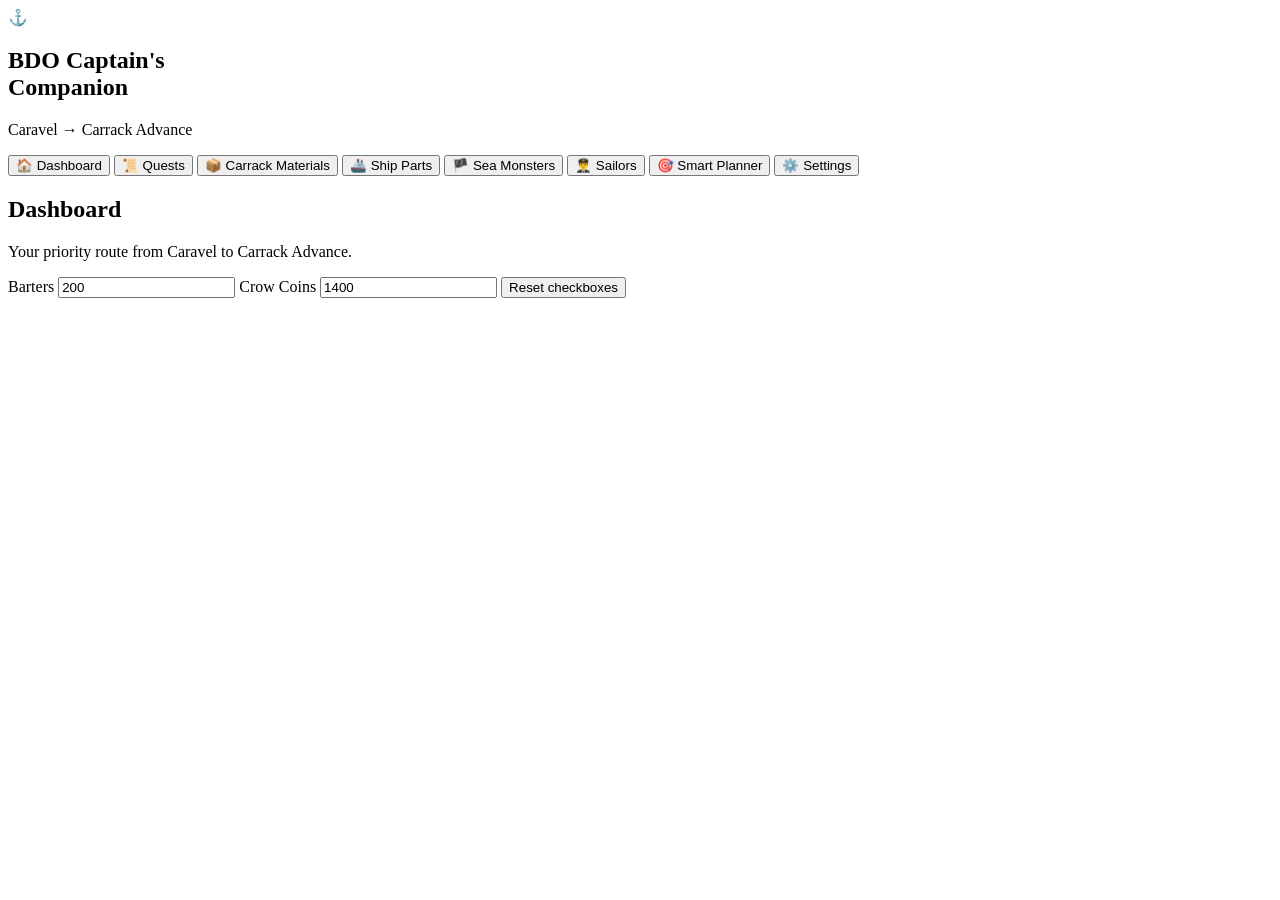
==== index.html @ 53f187a0 "Add files via upload" ====
<!DOCTYPE html>
<html lang="en">
<head>
  <meta charset="UTF-8" />
  <meta name="viewport" content="width=device-width, initial-scale=1.0" />
  <title>BDO Captain's Companion v2.0</title>
  <link rel="stylesheet" href="assets/styles.css" />
</head>
<body>
  <aside class="sidebar">
    <div class="brand">
      <div class="seal">⚓</div>
      <h1>BDO Captain's<br><span>Companion</span></h1>
      <p>Caravel → Carrack Advance</p>
    </div>
    <nav>
      <button class="navBtn active" data-page="dashboard">🏠 Dashboard</button>
      <button class="navBtn" data-page="quests">📜 Quests</button>
      <button class="navBtn" data-page="materials">📦 Carrack Materials</button>
      <button class="navBtn" data-page="shipParts">🚢 Ship Parts</button>
      <button class="navBtn" data-page="monsters">🏴 Sea Monsters</button>
      <button class="navBtn" data-page="sailors">👨‍✈️ Sailors</button>
      <button class="navBtn" data-page="planner">🎯 Smart Planner</button>
      <button class="navBtn" data-page="settings">⚙️ Settings</button>
    </nav>
  </aside>

  <main class="app">
    <header class="topbar">
      <div>
        <h2 id="pageTitle">Dashboard</h2>
        <p id="pageSubtitle">Your priority route from Caravel to Carrack Advance.</p>
      </div>
      <div class="quickStats">
        <label>Barters <input id="barterCount" type="number" min="0" value="200"></label>
        <label>Crow Coins <input id="crowCoins" type="number" min="0" value="1400"></label>
        <button id="resetDone">Reset checkboxes</button>
      </div>
    </header>

    <section id="dashboard" class="page active"></section>
    <section id="quests" class="page"></section>
    <section id="materials" class="page"></section>
    <section id="shipParts" class="page"></section>
    <section id="monsters" class="page"></section>
    <section id="sailors" class="page"></section>
    <section id="planner" class="page"></section>
    <section id="settings" class="page"></section>
  </main>

  <script src="data/appData.js"></script>
  <script src="assets/app.js"></script>
</body>
</html>
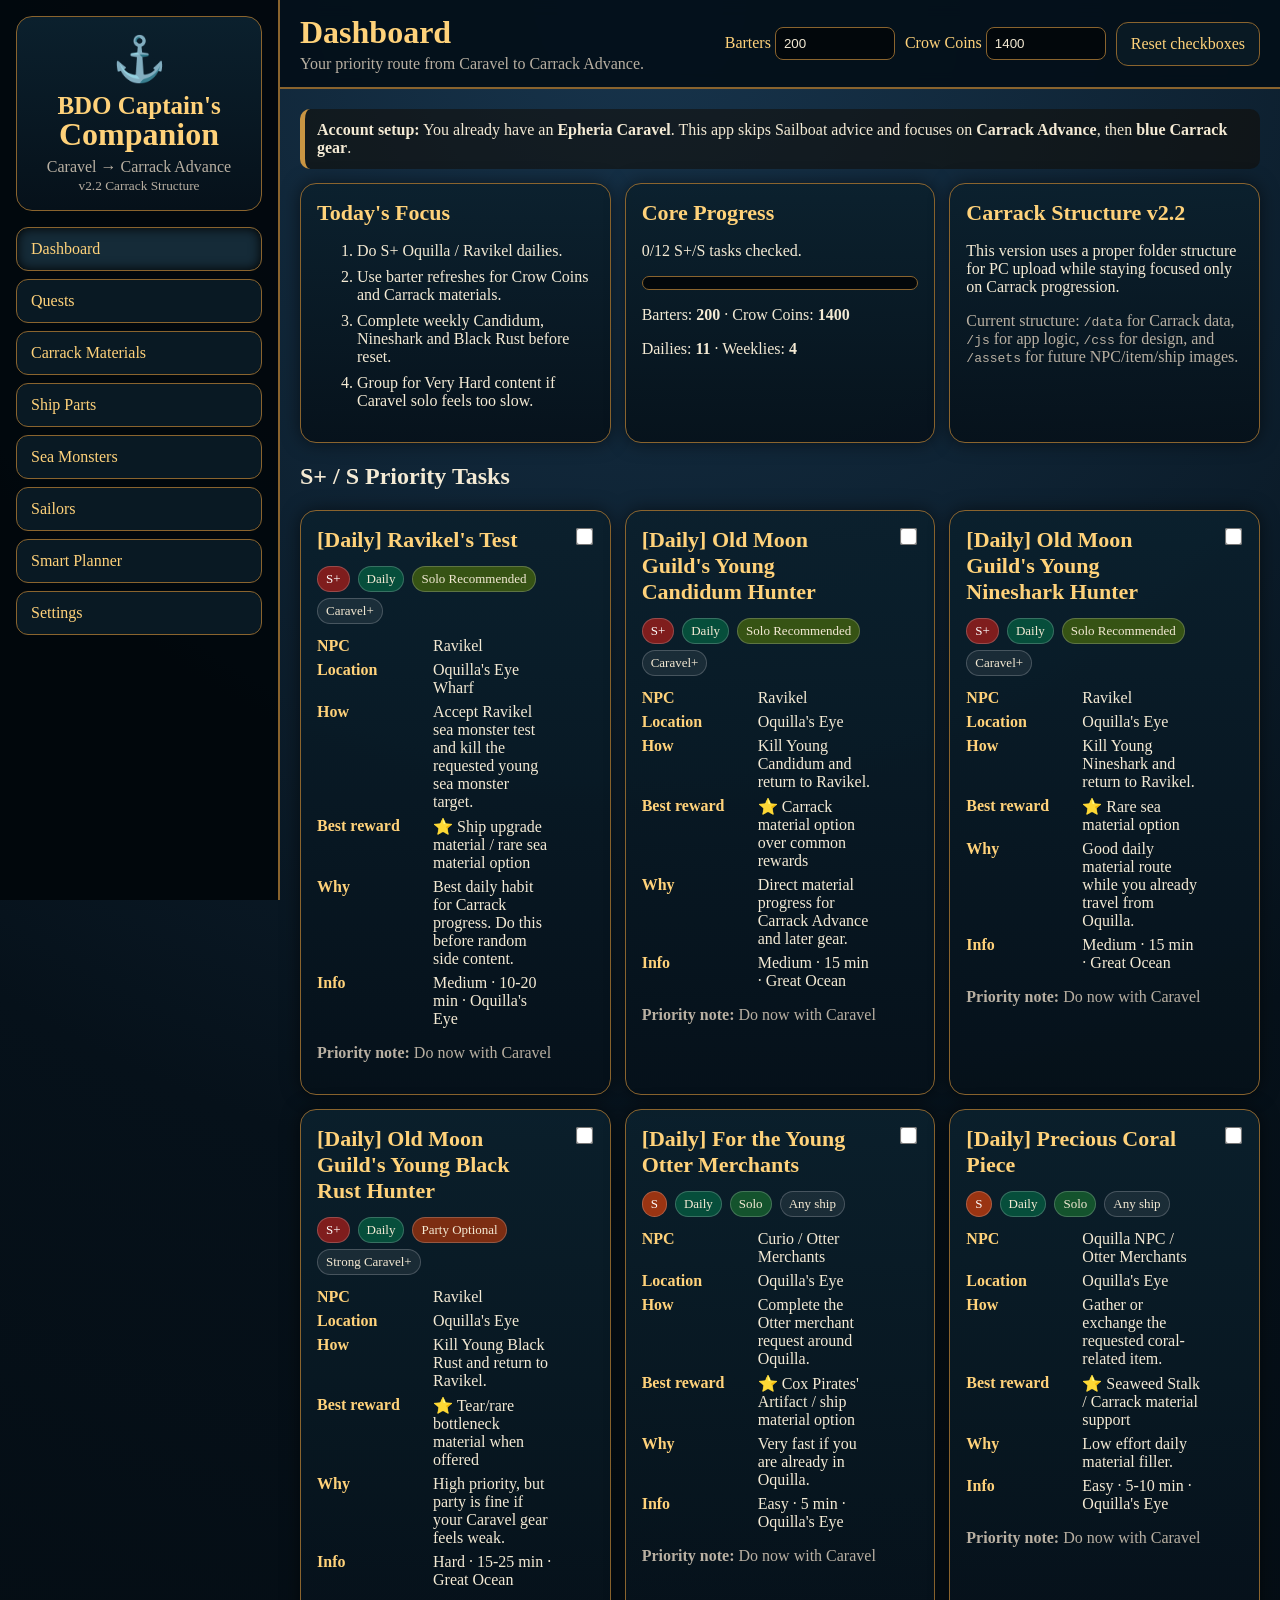
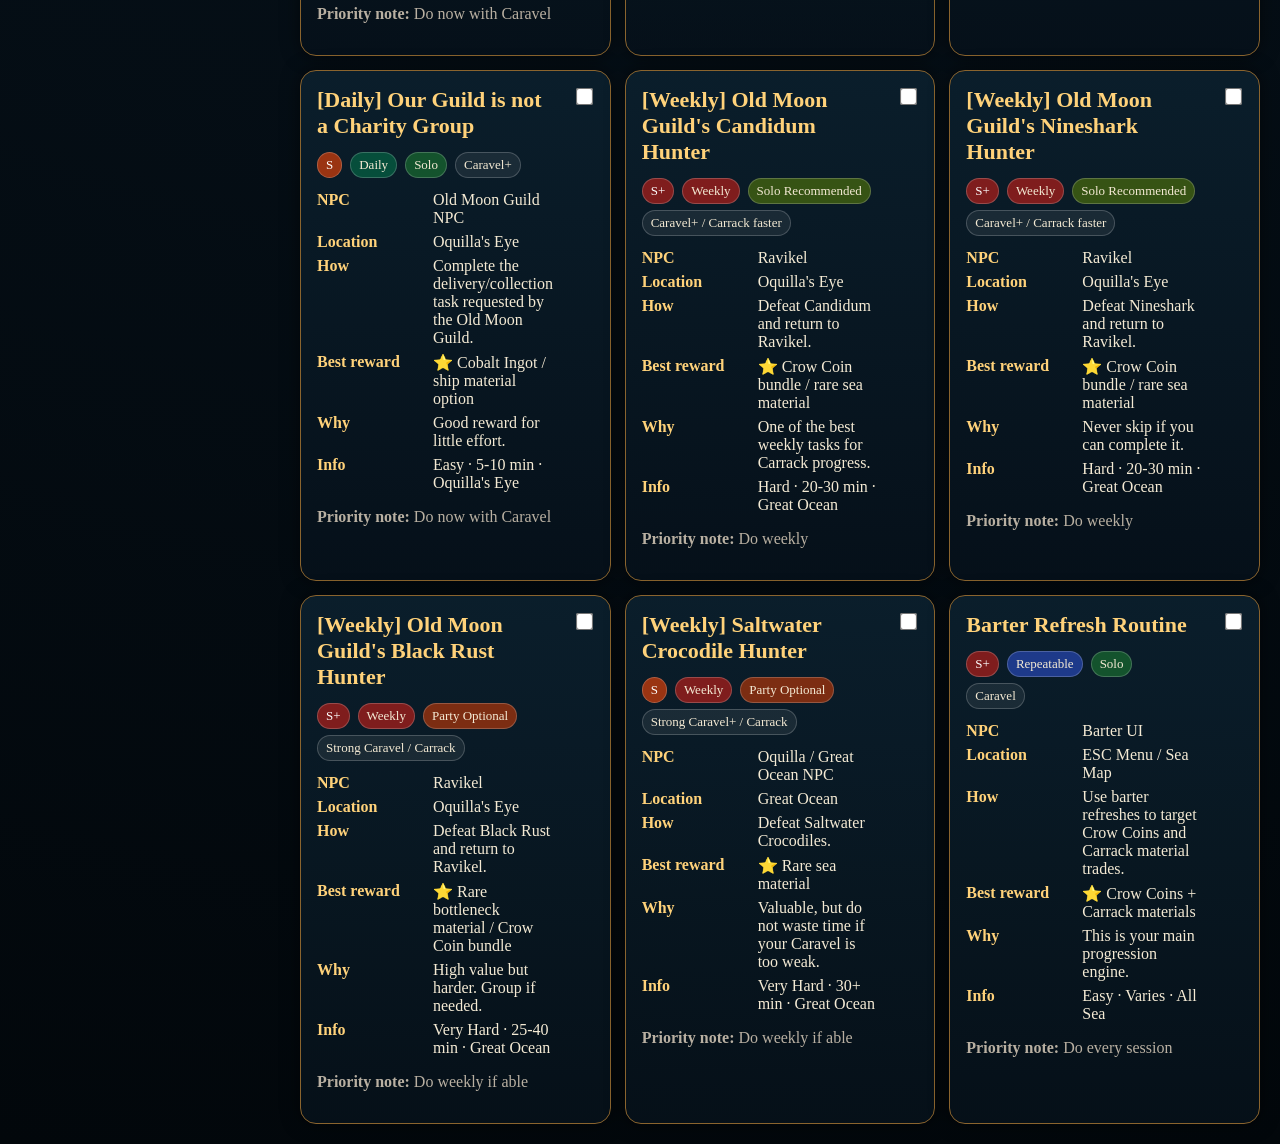
==== commit 23ccc630: "Add files via upload" ====
--- a/index.html
+++ b/index.html
@@ -3,8 +3,8 @@
 <head>
   <meta charset="UTF-8" />
   <meta name="viewport" content="width=device-width, initial-scale=1.0" />
-  <title>BDO Captain's Companion v2.0</title>
-  <link rel="stylesheet" href="assets/styles.css" />
+  <title>BDO Captain's Companion v2.2</title>
+  <link rel="stylesheet" href="css/styles.css" />
 </head>
 <body>
   <aside class="sidebar">
@@ -12,16 +12,18 @@
       <div class="seal">⚓</div>
       <h1>BDO Captain's<br><span>Companion</span></h1>
       <p>Caravel → Carrack Advance</p>
+      <small>v2.2 Carrack Structure</small>
     </div>
+
     <nav>
-      <button class="navBtn active" data-page="dashboard">🏠 Dashboard</button>
-      <button class="navBtn" data-page="quests">📜 Quests</button>
-      <button class="navBtn" data-page="materials">📦 Carrack Materials</button>
-      <button class="navBtn" data-page="shipParts">🚢 Ship Parts</button>
-      <button class="navBtn" data-page="monsters">🏴 Sea Monsters</button>
-      <button class="navBtn" data-page="sailors">👨‍✈️ Sailors</button>
-      <button class="navBtn" data-page="planner">🎯 Smart Planner</button>
-      <button class="navBtn" data-page="settings">⚙️ Settings</button>
+      <button class="navBtn active" data-page="dashboard">Dashboard</button>
+      <button class="navBtn" data-page="quests">Quests</button>
+      <button class="navBtn" data-page="materials">Carrack Materials</button>
+      <button class="navBtn" data-page="shipParts">Ship Parts</button>
+      <button class="navBtn" data-page="monsters">Sea Monsters</button>
+      <button class="navBtn" data-page="sailors">Sailors</button>
+      <button class="navBtn" data-page="planner">Smart Planner</button>
+      <button class="navBtn" data-page="settings">Settings</button>
     </nav>
   </aside>
 
@@ -32,9 +34,9 @@
         <p id="pageSubtitle">Your priority route from Caravel to Carrack Advance.</p>
       </div>
       <div class="quickStats">
-        <label>Barters <input id="barterCount" type="number" min="0" value="200"></label>
-        <label>Crow Coins <input id="crowCoins" type="number" min="0" value="1400"></label>
-        <button id="resetDone">Reset checkboxes</button>
+        <label>Barters <input id="barterCount" type="number" min="0" /></label>
+        <label>Crow Coins <input id="crowCoins" type="number" min="0" /></label>
+        <button id="resetDone" type="button">Reset checkboxes</button>
       </div>
     </header>
 
@@ -49,6 +51,6 @@
   </main>
 
   <script src="data/appData.js"></script>
-  <script src="assets/app.js"></script>
+  <script src="js/app.js"></script>
 </body>
 </html>
--- a/css/styles.css
+++ b/css/styles.css
@@ -0,0 +1 @@
+:root{--bg:#03080c;--panel:#07151e;--panel2:#0b202d;--line:#8a642e;--gold:#c99543;--gold2:#ffd27a;--text:#f4ead4;--muted:#b9b0a2;--green:#4ade80;--yellow:#facc15;--orange:#fb923c;--red:#f87171;--blue:#60a5fa;--purple:#c084fc}*{box-sizing:border-box}body{margin:0;background:radial-gradient(circle at 50% 0,#17344c 0,#06111a 42%,#02070b 100%);color:var(--text);font-family:Georgia,'Times New Roman',serif;min-height:100vh;display:flex}.sidebar{width:280px;background:#02070bee;border-right:2px solid var(--line);height:100vh;position:sticky;top:0;padding:16px;overflow:auto}.brand{text-align:center;border:1px solid var(--line);border-radius:16px;padding:16px;background:linear-gradient(180deg,#0b202d,#06111a)}.seal{font-size:44px}.brand h1{font-size:25px;line-height:1;margin:8px 0;color:var(--gold2)}.brand span{font-size:32px}.brand p,.brand small{color:var(--muted);margin:0}.sidebar nav{display:grid;gap:8px;margin-top:16px}.navBtn,button{background:#091923;color:var(--gold2);border:1px solid var(--line);border-radius:12px;padding:12px 14px;font-family:inherit;font-size:16px;text-align:left;cursor:pointer}.navBtn.active,.navBtn:hover,button:hover{background:#152b38;box-shadow:0 0 12px #000 inset}.app{flex:1;min-width:0}.topbar{position:sticky;top:0;z-index:10;background:#041019ee;backdrop-filter:blur(8px);border-bottom:2px solid var(--line);padding:14px 20px;display:flex;justify-content:space-between;gap:16px;align-items:center}.topbar h2{margin:0;color:var(--gold2);font-size:32px}.topbar p{margin:4px 0 0;color:var(--muted)}.quickStats{display:flex;gap:10px;align-items:center;flex-wrap:wrap}.quickStats label{color:var(--gold2)}input,select,textarea{background:#02070b;color:var(--text);border:1px solid var(--line);border-radius:8px;padding:8px}input{max-width:120px}textarea{width:100%;min-height:120px}.page{display:none;padding:20px}.page.active{display:block}.grid{display:grid;grid-template-columns:repeat(auto-fit,minmax(290px,1fr));gap:14px}.card{background:linear-gradient(180deg,#0b202dee,#06111aee);border:1px solid var(--line);border-radius:16px;padding:16px;box-shadow:0 0 18px #0008}.card h3{margin:0 0 10px;color:var(--gold2);font-size:22px}.muted{color:var(--muted)}.badge{display:inline-block;margin:3px 4px 3px 0;padding:4px 8px;border-radius:999px;font-size:13px;border:1px solid #ffffff33;background:#ffffff12}.Splus{background:#7f1d1d;color:#fff}.S{background:#9a3412;color:#fff}.A{background:#713f12;color:#fff}.B{background:#14532d;color:#fff}.Solo{background:#14532d}.SoloRecommended{background:#365314}.PartyOptional{background:#7c2d12}.Group{background:#1f2937}.Daily{background:#064e3b}.Weekly{background:#7f1d1d}.Repeatable{background:#1e3a8a}.controls{display:flex;gap:10px;flex-wrap:wrap;margin-bottom:14px}.quest{position:relative;padding-right:58px}.doneBox{position:absolute;right:16px;top:16px;transform:scale(1.35)}.kv{display:grid;grid-template-columns:110px 1fr;gap:6px;margin:10px 0}.kv b{color:var(--gold2)}.progress{height:14px;background:#02070b;border:1px solid var(--line);border-radius:999px;overflow:hidden;margin:8px 0}.bar{height:100%;background:linear-gradient(90deg,var(--gold),var(--gold2));width:0}.materialInput{width:90px}.notice{border-left:5px solid var(--gold);padding:12px;background:#120d0588;border-radius:10px;margin-bottom:14px}.priorityList li{margin:8px 0}.footerNote{margin-top:22px;color:var(--muted);font-size:14px}.pillRow{margin-bottom:8px}.routeStep{border-left:3px solid var(--gold);padding-left:12px;margin:10px 0}@media(max-width:900px){body{display:block}.sidebar{width:auto;height:auto;position:relative}.sidebar nav{grid-template-columns:repeat(2,1fr)}.topbar{display:block}.quickStats{margin-top:10px}.page{padding:12px}.quest{padding-right:16px}.doneBox{position:static;margin-bottom:10px}}
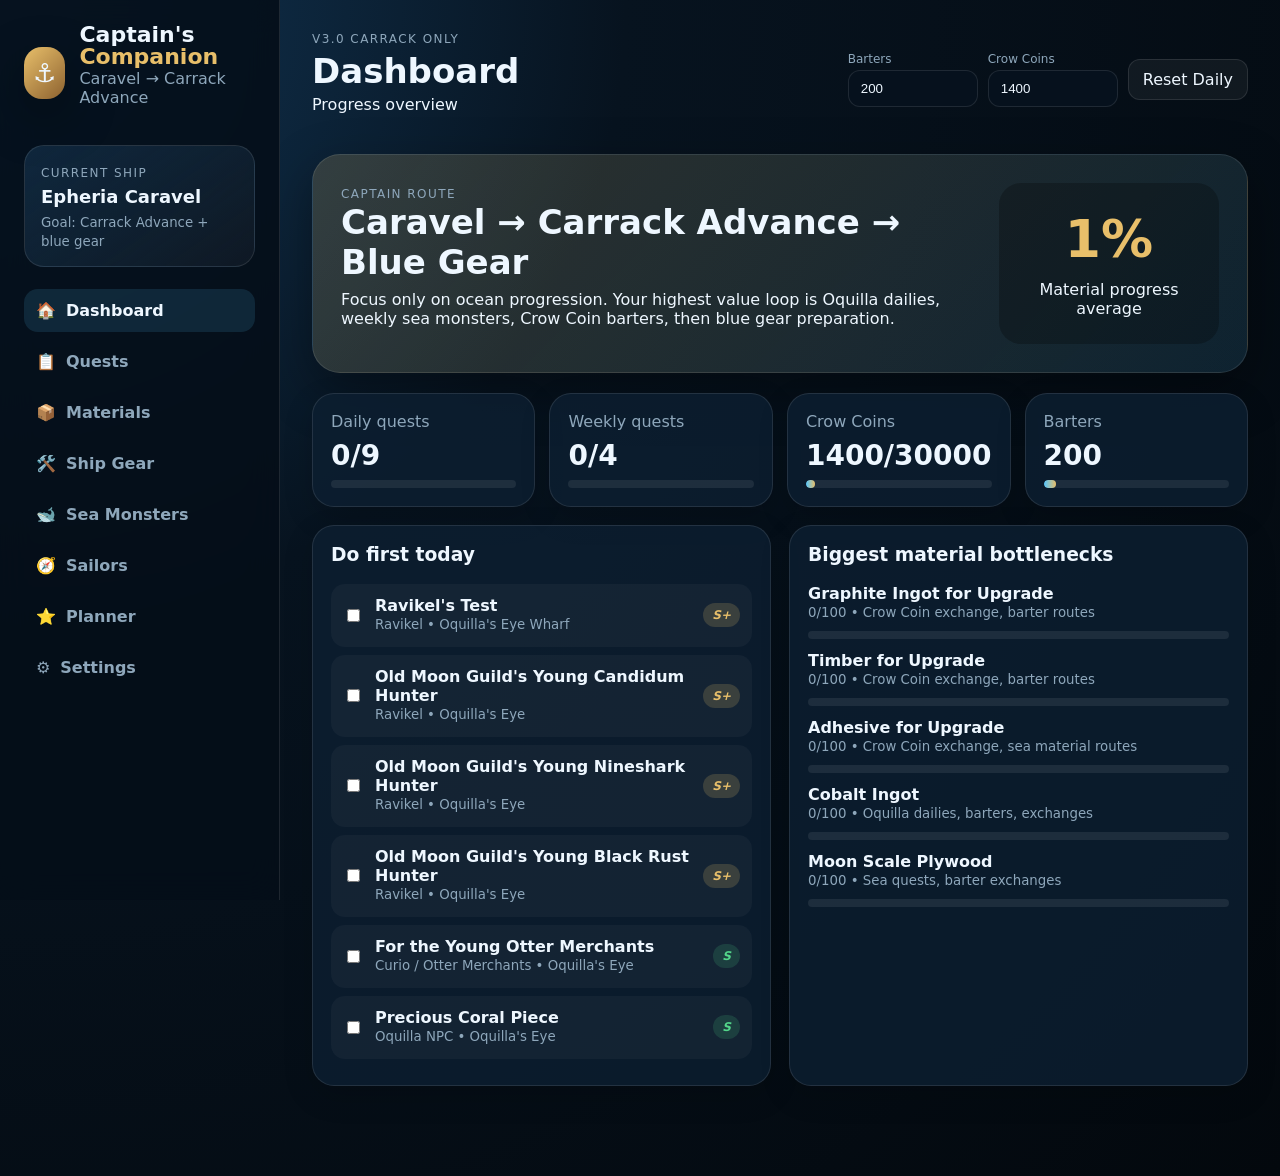
==== commit cefc9728: "Add files via upload" ====
--- a/index.html
+++ b/index.html
@@ -3,52 +3,59 @@
 <head>
   <meta charset="UTF-8" />
   <meta name="viewport" content="width=device-width, initial-scale=1.0" />
-  <title>BDO Captain's Companion v2.2</title>
+  <meta name="theme-color" content="#07131f" />
+  <title>BDO Captain's Companion v3.0</title>
   <link rel="stylesheet" href="css/styles.css" />
 </head>
 <body>
-  <aside class="sidebar">
-    <div class="brand">
-      <div class="seal">⚓</div>
-      <h1>BDO Captain's<br><span>Companion</span></h1>
-      <p>Caravel → Carrack Advance</p>
-      <small>v2.2 Carrack Structure</small>
-    </div>
+  <div class="appShell">
+    <aside class="sidebar">
+      <div class="brand">
+        <div class="brandIcon">⚓</div>
+        <div>
+          <h1>Captain's<br><span>Companion</span></h1>
+          <p>Caravel → Carrack Advance</p>
+        </div>
+      </div>
+      <div class="shipCard mini">
+        <span class="eyebrow">Current ship</span>
+        <strong>Epheria Caravel</strong>
+        <small>Goal: Carrack Advance + blue gear</small>
+      </div>
+      <nav id="desktopNav" class="nav"></nav>
+    </aside>
 
-    <nav>
-      <button class="navBtn active" data-page="dashboard">Dashboard</button>
-      <button class="navBtn" data-page="quests">Quests</button>
-      <button class="navBtn" data-page="materials">Carrack Materials</button>
-      <button class="navBtn" data-page="shipParts">Ship Parts</button>
-      <button class="navBtn" data-page="monsters">Sea Monsters</button>
-      <button class="navBtn" data-page="sailors">Sailors</button>
-      <button class="navBtn" data-page="planner">Smart Planner</button>
-      <button class="navBtn" data-page="settings">Settings</button>
-    </nav>
-  </aside>
+    <main class="main">
+      <header class="topbar">
+        <div>
+          <span class="version">v3.0 Carrack Only</span>
+          <h2 id="pageTitle">Dashboard</h2>
+          <p id="pageSubtitle">Your clean progression hub for Carrack Advance.</p>
+        </div>
+        <div class="topActions">
+          <label class="quickInput">Barters
+            <input id="barterCount" type="number" min="0" placeholder="200" />
+          </label>
+          <label class="quickInput">Crow Coins
+            <input id="crowCoins" type="number" min="0" placeholder="1400" />
+          </label>
+          <button id="resetDaily" class="ghostBtn">Reset Daily</button>
+        </div>
+      </header>
 
-  <main class="app">
-    <header class="topbar">
-      <div>
-        <h2 id="pageTitle">Dashboard</h2>
-        <p id="pageSubtitle">Your priority route from Caravel to Carrack Advance.</p>
-      </div>
-      <div class="quickStats">
-        <label>Barters <input id="barterCount" type="number" min="0" /></label>
-        <label>Crow Coins <input id="crowCoins" type="number" min="0" /></label>
-        <button id="resetDone" type="button">Reset checkboxes</button>
-      </div>
-    </header>
+      <section id="dashboard" class="page active"></section>
+      <section id="quests" class="page"></section>
+      <section id="materials" class="page"></section>
+      <section id="shipGear" class="page"></section>
+      <section id="monsters" class="page"></section>
+      <section id="sailors" class="page"></section>
+      <section id="planner" class="page"></section>
+      <section id="settings" class="page"></section>
+    </main>
+  </div>
 
-    <section id="dashboard" class="page active"></section>
-    <section id="quests" class="page"></section>
-    <section id="materials" class="page"></section>
-    <section id="shipParts" class="page"></section>
-    <section id="monsters" class="page"></section>
-    <section id="sailors" class="page"></section>
-    <section id="planner" class="page"></section>
-    <section id="settings" class="page"></section>
-  </main>
+  <nav id="mobileNav" class="mobileNav"></nav>
+  <dialog id="detailModal" class="modal"><div id="modalContent"></div></dialog>
 
   <script src="data/appData.js"></script>
   <script src="js/app.js"></script>
--- a/css/styles.css
+++ b/css/styles.css
@@ -1 +1 @@
-:root{--bg:#03080c;--panel:#07151e;--panel2:#0b202d;--line:#8a642e;--gold:#c99543;--gold2:#ffd27a;--text:#f4ead4;--muted:#b9b0a2;--green:#4ade80;--yellow:#facc15;--orange:#fb923c;--red:#f87171;--blue:#60a5fa;--purple:#c084fc}*{box-sizing:border-box}body{margin:0;background:radial-gradient(circle at 50% 0,#17344c 0,#06111a 42%,#02070b 100%);color:var(--text);font-family:Georgia,'Times New Roman',serif;min-height:100vh;display:flex}.sidebar{width:280px;background:#02070bee;border-right:2px solid var(--line);height:100vh;position:sticky;top:0;padding:16px;overflow:auto}.brand{text-align:center;border:1px solid var(--line);border-radius:16px;padding:16px;background:linear-gradient(180deg,#0b202d,#06111a)}.seal{font-size:44px}.brand h1{font-size:25px;line-height:1;margin:8px 0;color:var(--gold2)}.brand span{font-size:32px}.brand p,.brand small{color:var(--muted);margin:0}.sidebar nav{display:grid;gap:8px;margin-top:16px}.navBtn,button{background:#091923;color:var(--gold2);border:1px solid var(--line);border-radius:12px;padding:12px 14px;font-family:inherit;font-size:16px;text-align:left;cursor:pointer}.navBtn.active,.navBtn:hover,button:hover{background:#152b38;box-shadow:0 0 12px #000 inset}.app{flex:1;min-width:0}.topbar{position:sticky;top:0;z-index:10;background:#041019ee;backdrop-filter:blur(8px);border-bottom:2px solid var(--line);padding:14px 20px;display:flex;justify-content:space-between;gap:16px;align-items:center}.topbar h2{margin:0;color:var(--gold2);font-size:32px}.topbar p{margin:4px 0 0;color:var(--muted)}.quickStats{display:flex;gap:10px;align-items:center;flex-wrap:wrap}.quickStats label{color:var(--gold2)}input,select,textarea{background:#02070b;color:var(--text);border:1px solid var(--line);border-radius:8px;padding:8px}input{max-width:120px}textarea{width:100%;min-height:120px}.page{display:none;padding:20px}.page.active{display:block}.grid{display:grid;grid-template-columns:repeat(auto-fit,minmax(290px,1fr));gap:14px}.card{background:linear-gradient(180deg,#0b202dee,#06111aee);border:1px solid var(--line);border-radius:16px;padding:16px;box-shadow:0 0 18px #0008}.card h3{margin:0 0 10px;color:var(--gold2);font-size:22px}.muted{color:var(--muted)}.badge{display:inline-block;margin:3px 4px 3px 0;padding:4px 8px;border-radius:999px;font-size:13px;border:1px solid #ffffff33;background:#ffffff12}.Splus{background:#7f1d1d;color:#fff}.S{background:#9a3412;color:#fff}.A{background:#713f12;color:#fff}.B{background:#14532d;color:#fff}.Solo{background:#14532d}.SoloRecommended{background:#365314}.PartyOptional{background:#7c2d12}.Group{background:#1f2937}.Daily{background:#064e3b}.Weekly{background:#7f1d1d}.Repeatable{background:#1e3a8a}.controls{display:flex;gap:10px;flex-wrap:wrap;margin-bottom:14px}.quest{position:relative;padding-right:58px}.doneBox{position:absolute;right:16px;top:16px;transform:scale(1.35)}.kv{display:grid;grid-template-columns:110px 1fr;gap:6px;margin:10px 0}.kv b{color:var(--gold2)}.progress{height:14px;background:#02070b;border:1px solid var(--line);border-radius:999px;overflow:hidden;margin:8px 0}.bar{height:100%;background:linear-gradient(90deg,var(--gold),var(--gold2));width:0}.materialInput{width:90px}.notice{border-left:5px solid var(--gold);padding:12px;background:#120d0588;border-radius:10px;margin-bottom:14px}.priorityList li{margin:8px 0}.footerNote{margin-top:22px;color:var(--muted);font-size:14px}.pillRow{margin-bottom:8px}.routeStep{border-left:3px solid var(--gold);padding-left:12px;margin:10px 0}@media(max-width:900px){body{display:block}.sidebar{width:auto;height:auto;position:relative}.sidebar nav{grid-template-columns:repeat(2,1fr)}.topbar{display:block}.quickStats{margin-top:10px}.page{padding:12px}.quest{padding-right:16px}.doneBox{position:static;margin-bottom:10px}}
+:root{--bg:#07131f;--panel:#0d1f31;--panel2:#10283e;--text:#eef7ff;--muted:#8ea7bb;--gold:#e8bf6a;--blue:#55c7ff;--green:#53d68a;--red:#ff6b6b;--line:rgba(255,255,255,.1);--shadow:0 18px 50px rgba(0,0,0,.35)}*{box-sizing:border-box}body{margin:0;background:radial-gradient(circle at top left,#123757 0,#07131f 36%,#03080d 100%);color:var(--text);font-family:Inter,system-ui,Segoe UI,Arial,sans-serif}.appShell{display:grid;grid-template-columns:280px 1fr;min-height:100vh}.sidebar{position:sticky;top:0;height:100vh;padding:24px;background:rgba(5,14,24,.88);border-right:1px solid var(--line);backdrop-filter:blur(16px)}.brand{display:flex;gap:14px;align-items:center;margin-bottom:22px}.brandIcon{width:52px;height:52px;border-radius:18px;background:linear-gradient(135deg,var(--gold),#8d6230);display:grid;place-items:center;font-size:26px;box-shadow:var(--shadow)}h1,h2,h3,p{margin-top:0}.brand h1{font-size:22px;line-height:1.02;margin:0}.brand h1 span{color:var(--gold)}.brand p,.shipCard small,.eyebrow,.version{color:var(--muted)}.shipCard{background:linear-gradient(145deg,var(--panel2),rgba(255,255,255,.04));border:1px solid var(--line);border-radius:20px;padding:16px;margin-bottom:22px}.shipCard strong{display:block;font-size:18px;margin:5px 0}.nav{display:grid;gap:8px}.navBtn{border:0;background:transparent;color:var(--muted);padding:12px;border-radius:14px;text-align:left;display:flex;gap:10px;align-items:center;cursor:pointer}.navBtn:hover,.navBtn.active{background:rgba(85,199,255,.13);color:var(--text)}.main{padding:28px 32px 90px}.topbar{display:flex;justify-content:space-between;gap:20px;align-items:center;margin-bottom:24px}.topbar h2{font-size:34px;margin:4px 0}.version,.eyebrow{text-transform:uppercase;letter-spacing:.12em;font-size:12px}.topActions{display:flex;gap:10px;align-items:center;flex-wrap:wrap}.quickInput{display:grid;gap:4px;color:var(--muted);font-size:12px}.quickInput input,.toolbar input,.toolbar select,.materialControl input{background:#06111d;border:1px solid var(--line);border-radius:12px;color:var(--text);padding:10px 12px;max-width:130px}button{font:inherit}.ghostBtn,.primaryBtn,.dangerBtn{border:1px solid var(--line);border-radius:12px;padding:10px 14px;cursor:pointer}.ghostBtn{background:rgba(255,255,255,.05);color:var(--text)}.primaryBtn{background:var(--blue);color:#02101b;border:0;font-weight:800}.dangerBtn{background:var(--red);color:#190000;border:0;font-weight:800}.page{display:none}.page.active{display:block}.hero{display:grid;grid-template-columns:1fr 220px;gap:18px;background:linear-gradient(135deg,rgba(232,191,106,.18),rgba(85,199,255,.12));border:1px solid var(--line);border-radius:28px;padding:28px;margin-bottom:20px;box-shadow:var(--shadow)}.hero h3{font-size:34px;margin-bottom:8px}.heroStats{border-radius:22px;background:rgba(0,0,0,.25);display:grid;place-items:center;text-align:center;padding:20px}.heroStats strong{font-size:52px;color:var(--gold)}.statGrid{display:grid;grid-template-columns:repeat(4,1fr);gap:14px;margin-bottom:18px}.statCard,.panel,.card,.materialCard,.timelineItem{background:rgba(13,31,49,.82);border:1px solid var(--line);border-radius:22px;padding:18px;box-shadow:0 10px 30px rgba(0,0,0,.15)}.statCard span,.statCard small{color:var(--muted)}.statCard strong{display:block;font-size:28px;margin:8px 0}.bar{height:8px;background:rgba(255,255,255,.08);border-radius:99px;overflow:hidden}.bar i{display:block;height:100%;background:linear-gradient(90deg,var(--blue),var(--gold));border-radius:99px}.gridTwo{display:grid;grid-template-columns:1fr 1fr;gap:18px}.questRow{display:flex;align-items:center;gap:12px;padding:12px;border-radius:14px;background:rgba(255,255,255,.035);margin:8px 0}.questRow span{flex:1}.questRow small,.miniMat small,.card p,.materialCard small{display:block;color:var(--muted);line-height:1.5}.pill{display:inline-flex;align-items:center;border-radius:999px;background:rgba(85,199,255,.14);color:#bfeeff;padding:5px 9px;font-size:12px;font-weight:800}.pill.splus{background:rgba(232,191,106,.18);color:var(--gold)}.pill.s{background:rgba(83,214,138,.16);color:var(--green)}.pill.a{background:rgba(85,199,255,.16);color:var(--blue)}.pill.muted{background:rgba(255,255,255,.08);color:var(--muted)}.miniMat{display:grid;gap:8px;margin:12px 0}.toolbar{display:flex;gap:10px;margin-bottom:16px}.toolbar input{max-width:none;flex:1}.cardGrid{display:grid;grid-template-columns:repeat(3,minmax(0,1fr));gap:16px}.cardTop{display:flex;gap:8px;flex-wrap:wrap;margin-bottom:12px}.card h3{font-size:19px}.cardFooter{display:flex;justify-content:space-between;align-items:center;margin-top:14px;border-top:1px solid var(--line);padding-top:14px}.materialList{display:grid;gap:14px}.materialCard{display:grid;grid-template-columns:1fr 260px;gap:20px;align-items:center}.materialControl{display:grid;gap:10px}.materialControl input{max-width:none;font-size:18px}.timeline{display:grid;gap:16px}.timelineItem{position:relative;border-left:4px solid var(--gold)}.timelineItem span{color:var(--gold);font-weight:900}.timelineItem em{color:var(--muted)}.timelineItem li{margin:8px 0}.planner ol{line-height:2}.modal{max-width:620px;border:1px solid var(--line);border-radius:24px;background:var(--panel);color:var(--text);box-shadow:var(--shadow);padding:0}.modal::backdrop{background:rgba(0,0,0,.72)}#modalContent{padding:24px}.close{float:right;border:0;border-radius:50%;width:36px;height:36px;background:rgba(255,255,255,.08);color:var(--text);font-size:22px}pre{white-space:pre-wrap;background:#02070c;border-radius:14px;padding:14px;overflow:auto}.mobileNav{display:none}@media(max-width:980px){.appShell{grid-template-columns:1fr}.sidebar{display:none}.main{padding:20px 16px 92px}.topbar,.hero,.gridTwo,.materialCard{grid-template-columns:1fr;display:grid}.statGrid,.cardGrid{grid-template-columns:1fr 1fr}.mobileNav{position:fixed;bottom:0;left:0;right:0;display:grid;grid-template-columns:repeat(5,1fr);background:rgba(5,14,24,.96);border-top:1px solid var(--line);padding:8px;z-index:10}.mobileNav .navBtn{justify-content:center;text-align:center;display:grid;gap:2px;padding:8px}.mobileNav small{font-size:11px}.hero h3{font-size:26px}}@media(max-width:620px){.statGrid,.cardGrid{grid-template-columns:1fr}.topActions{align-items:stretch}.quickInput input{max-width:none}.heroStats strong{font-size:42px}}
